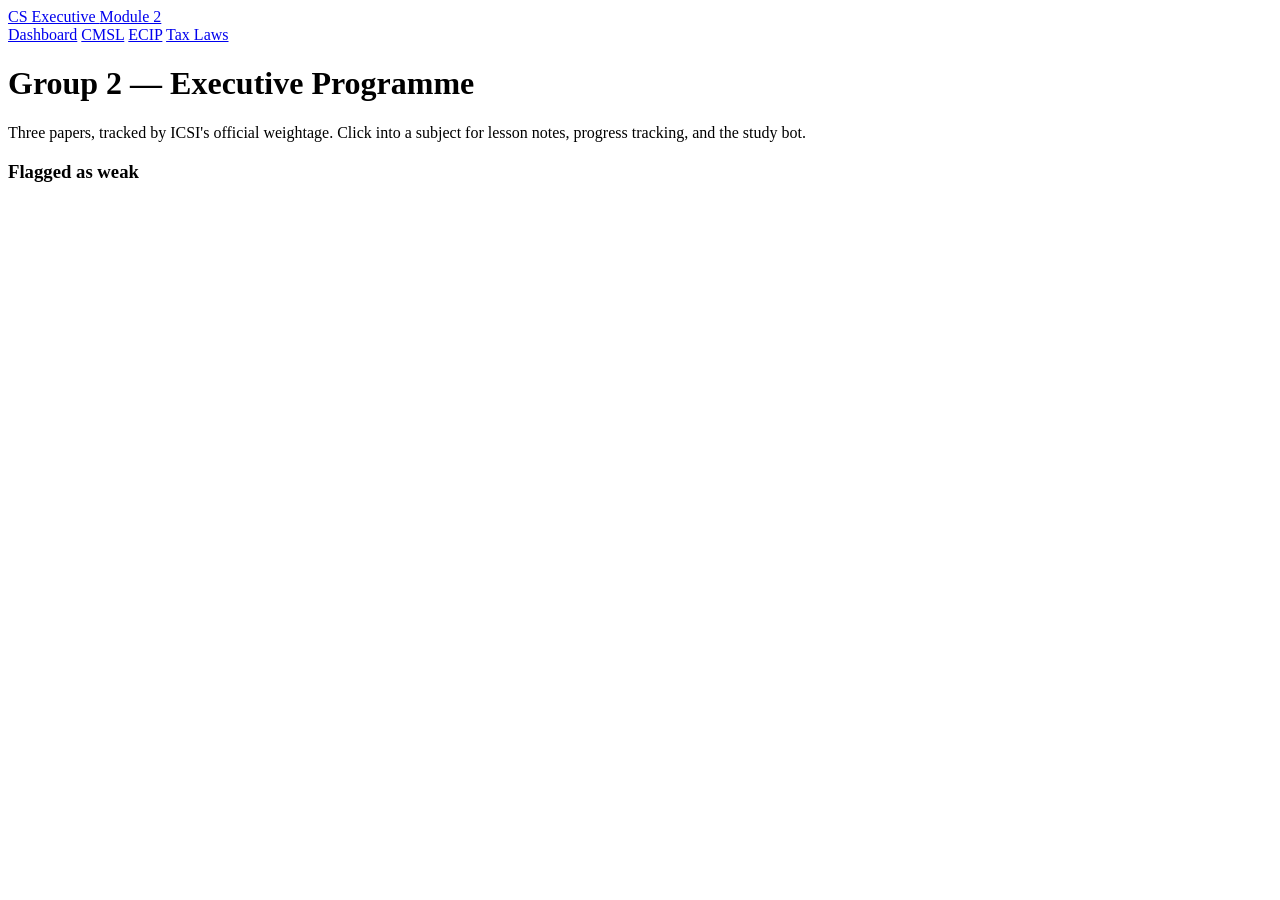
==== index.html @ 62477662 "Add files via upload" ====
<!DOCTYPE html>
<html lang="en">
<head>
<meta charset="UTF-8" />
<meta name="viewport" content="width=device-width, initial-scale=1" />
<title>CS Executive Module 2 — Study Guide</title>
<link rel="preconnect" href="https://fonts.googleapis.com">
<link href="https://fonts.googleapis.com/css2?family=Source+Serif+4:opsz,wght@8..60,400;8..60,600&family=IBM+Plex+Sans:wght@400;500;600&display=swap" rel="stylesheet">
<link rel="stylesheet" href="assets/style.css?v=4" />
</head>
<body>
  <div class="topbar">
    <a href="index.html" class="brand">CS Executive <span>Module 2</span></a>
    <nav>
      <a href="index.html" class="active">Dashboard</a>
      <a href="subject.html?paper=cmsl">CMSL</a>
      <a href="subject.html?paper=ecip">ECIP</a>
      <a href="subject.html?paper=tax">Tax Laws</a>
    </nav>
  </div>

  <div class="wrap">
    <div class="hero">
      <h1>Group 2 — Executive Programme</h1>
      <p>Three papers, tracked by ICSI's official weightage. Click into a subject for lesson notes, progress tracking, and the study bot.</p>
    </div>

    <div class="paper-grid" id="paper-grid"></div>

    <div class="weak-list">
      <h3>Flagged as weak</h3>
      <div id="weak-items"></div>
    </div>
  </div>

  <script src="assets/data.js?v=2"></script>
  <script src="assets/app.js?v=2"></script>
  <script src="assets/bot.js?v=7"></script>
  <script>renderDashboard();</script>
</body>
</html>
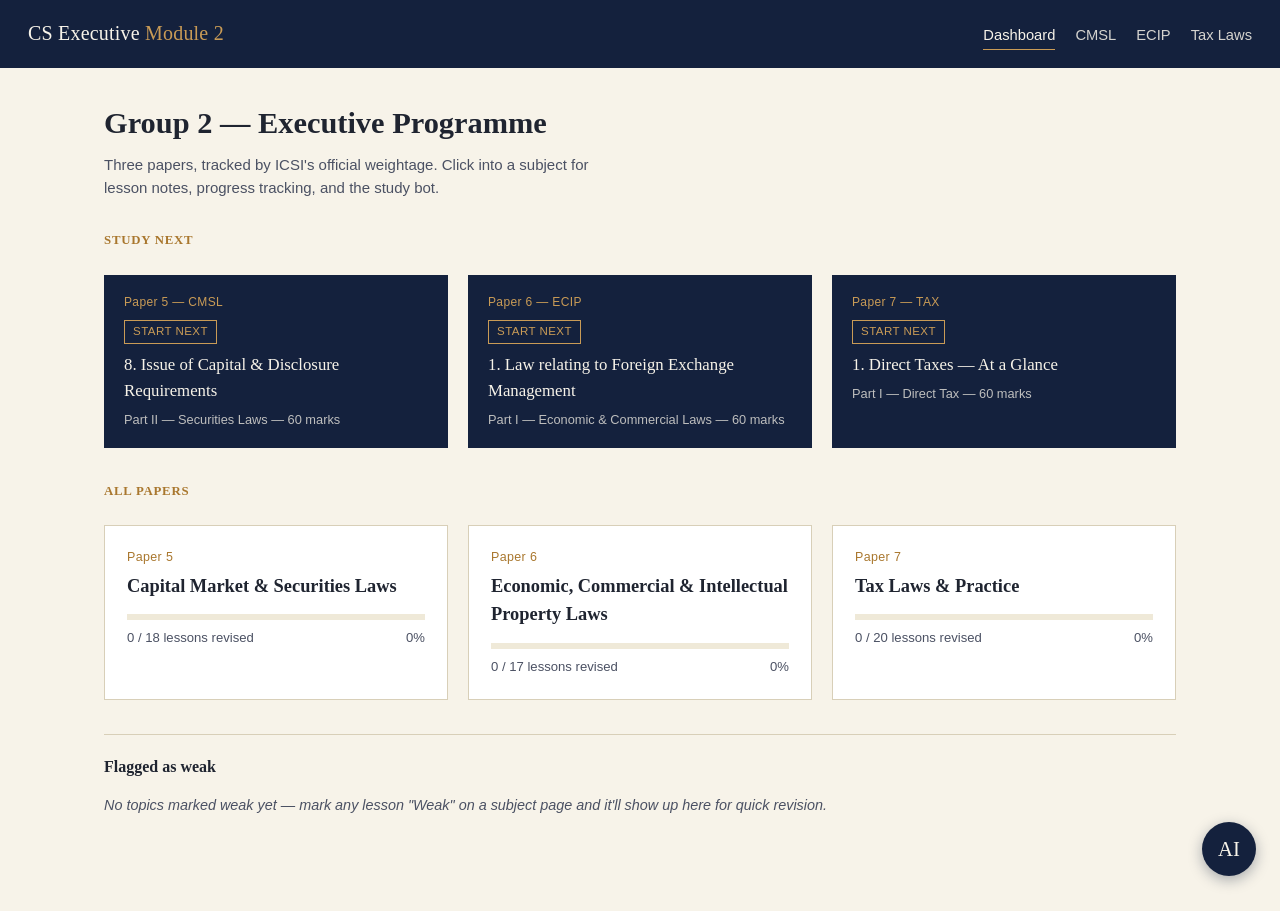
==== commit 346d6450: "Update index.html" ====
--- a/index.html
+++ b/index.html
@@ -6,7 +6,7 @@
 <title>CS Executive Module 2 — Study Guide</title>
 <link rel="preconnect" href="https://fonts.googleapis.com">
 <link href="https://fonts.googleapis.com/css2?family=Source+Serif+4:opsz,wght@8..60,400;8..60,600&family=IBM+Plex+Sans:wght@400;500;600&display=swap" rel="stylesheet">
-<link rel="stylesheet" href="assets/style.css?v=4" />
+<link rel="stylesheet" href="assets/style.css?v=5" />
 </head>
 <body>
   <div class="topbar">
@@ -25,6 +25,10 @@
       <p>Three papers, tracked by ICSI's official weightage. Click into a subject for lesson notes, progress tracking, and the study bot.</p>
     </div>
 
+    <h3 class="section-label">Study next</h3>
+    <div class="paper-grid" id="up-next"></div>
+
+    <h3 class="section-label" style="margin-top:34px;">All papers</h3>
     <div class="paper-grid" id="paper-grid"></div>
 
     <div class="weak-list">
@@ -34,7 +38,7 @@
   </div>
 
   <script src="assets/data.js?v=2"></script>
-  <script src="assets/app.js?v=2"></script>
+  <script src="assets/app.js?v=3"></script>
   <script src="assets/bot.js?v=7"></script>
   <script>renderDashboard();</script>
 </body>
--- a/assets/style.css
+++ b/assets/style.css
@@ -0,0 +1,212 @@
+:root {
+  --ink: #1f2430;
+  --ink-soft: #4b5163;
+  --parchment: #f7f3e9;
+  --parchment-deep: #efe9d8;
+  --rule: #d8cfb8;
+  --navy: #14213d;
+  --navy-soft: #26324f;
+  --brass: #a9772e;
+  --brass-soft: #c99b56;
+  --done: #3b6e52;
+  --weak: #a64b3f;
+  --studying: #b8894a;
+}
+
+* { box-sizing: border-box; }
+
+body {
+  margin: 0;
+  background: var(--parchment);
+  color: var(--ink);
+  font-family: "IBM Plex Sans", -apple-system, sans-serif;
+  font-size: 15px;
+  line-height: 1.55;
+}
+
+h1, h2, h3, .serif {
+  font-family: "Source Serif 4", Georgia, serif;
+}
+
+a { color: inherit; }
+
+/* ---- Top bar ---- */
+.topbar {
+  background: var(--navy);
+  color: var(--parchment);
+  padding: 18px 28px;
+  display: flex;
+  align-items: baseline;
+  justify-content: space-between;
+  flex-wrap: wrap;
+  gap: 8px;
+}
+.topbar a.brand {
+  font-family: "Source Serif 4", Georgia, serif;
+  font-size: 1.25rem;
+  text-decoration: none;
+  color: var(--parchment);
+  letter-spacing: 0.01em;
+}
+.topbar .brand span { color: var(--brass-soft); }
+.topbar nav { display: flex; gap: 20px; font-size: 0.92rem; }
+.topbar nav a { text-decoration: none; opacity: 0.85; border-bottom: 1px solid transparent; padding-bottom: 2px; }
+.topbar nav a:hover, .topbar nav a.active { opacity: 1; border-color: var(--brass-soft); }
+
+/* ---- Layout ---- */
+.wrap { max-width: 1120px; margin: 0 auto; padding: 32px 24px 80px; }
+
+/* ---- Dashboard ---- */
+.hero { margin-bottom: 32px; }
+.hero h1 { font-size: 1.9rem; margin: 0 0 6px; }
+.hero p { color: var(--ink-soft); margin: 0; max-width: 60ch; }
+
+.paper-grid { display: grid; grid-template-columns: repeat(auto-fit, minmax(280px, 1fr)); gap: 20px; margin-top: 24px; }
+.paper-card {
+  background: #fff;
+  border: 1px solid var(--rule);
+  padding: 22px;
+  text-decoration: none;
+  color: var(--ink);
+  display: block;
+}
+.paper-card .code { font-size: 0.78rem; color: var(--brass); letter-spacing: 0.03em; }
+.paper-card h2 { font-size: 1.15rem; margin: 4px 0 14px; }
+.progress-track { height: 6px; background: var(--parchment-deep); position: relative; margin-bottom: 8px; }
+.progress-fill { height: 100%; background: var(--brass); }
+.progress-label { font-size: 0.82rem; color: var(--ink-soft); display: flex; justify-content: space-between; }
+
+.weak-list { margin-top: 34px; border-top: 1px solid var(--rule); padding-top: 20px; }
+.section-label { font-size: 0.8rem; text-transform: uppercase; letter-spacing: 0.06em; color: var(--brass); margin: 0 0 10px; }
+.upnext-card { background: var(--navy); color: var(--parchment); padding: 18px 20px; text-decoration: none; display: block; }
+.upnext-card .code { font-size: 0.75rem; color: var(--brass-soft); letter-spacing: 0.03em; }
+.upnext-tag { display: inline-block; font-size: 0.72rem; text-transform: uppercase; letter-spacing: 0.04em; padding: 2px 8px; margin: 8px 0 8px; border: 1px solid var(--brass-soft); color: var(--brass-soft); }
+.upnext-tag.weak { border-color: var(--weak); color: #e08579; }
+.upnext-title { font-family: "Source Serif 4", Georgia, serif; font-size: 1.05rem; margin-bottom: 6px; }
+.upnext-part { font-size: 0.8rem; opacity: 0.75; }
+.upnext-card.done { color: var(--ink-soft); background: #fff; border: 1px solid var(--rule); }
+.upnext-card.done .upnext-title { color: var(--done); }
+.recommended-next { background: var(--parchment-deep); border-left: 3px solid var(--brass); padding: 10px 16px; margin-bottom: 24px; font-size: 0.9rem; }
+.rec-label { color: var(--ink-soft); font-size: 0.82rem; }
+.rec-link { color: var(--brass); font-weight: 600; text-decoration: none; }
+.rec-link:hover { text-decoration: underline; }
+.lesson.open { background: var(--parchment-deep); }
+.weak-list h3 { font-size: 1rem; margin: 0 0 10px; }
+.weak-list ul { margin: 0; padding: 0; list-style: none; }
+.weak-list li { padding: 6px 0; border-bottom: 1px dotted var(--rule); font-size: 0.92rem; display: flex; justify-content: space-between; }
+.weak-list .tag { color: var(--weak); font-size: 0.78rem; }
+.empty-note { color: var(--ink-soft); font-size: 0.9rem; font-style: italic; }
+
+/* ---- Subject page ---- */
+.subject-head { margin-bottom: 6px; }
+.subject-head .code { color: var(--brass); font-size: 0.82rem; letter-spacing: 0.03em; }
+.subject-head h1 { margin: 4px 0 4px; font-size: 1.75rem; }
+.part-summary { display: flex; gap: 24px; margin: 18px 0 28px; flex-wrap: wrap; }
+.part-summary div { font-size: 0.85rem; color: var(--ink-soft); }
+.part-summary strong { color: var(--ink); font-family: "Source Serif 4", Georgia, serif; font-size: 1.1rem; display: block; }
+
+.part-divider {
+  margin: 34px 0 6px;
+  padding-bottom: 6px;
+  border-bottom: 2px solid var(--navy);
+  display: flex;
+  justify-content: space-between;
+  align-items: baseline;
+}
+.part-divider h2 { font-size: 1.05rem; margin: 0; }
+.part-divider span { font-size: 0.82rem; color: var(--brass); }
+
+.lesson {
+  border-bottom: 1px solid var(--rule);
+  padding: 14px 0;
+}
+.lesson-row { display: flex; align-items: center; gap: 14px; cursor: pointer; }
+.lesson-num { font-family: "Source Serif 4", Georgia, serif; color: var(--brass); font-size: 0.95rem; width: 26px; flex-shrink: 0; }
+.lesson-title { flex: 1; font-size: 0.98rem; }
+.status-select {
+  font-size: 0.78rem;
+  border: 1px solid var(--rule);
+  background: #fff;
+  padding: 4px 8px;
+  color: var(--ink-soft);
+  cursor: pointer;
+}
+.status-select[data-status="done"] { color: var(--done); border-color: var(--done); }
+.status-select[data-status="studying"] { color: var(--studying); border-color: var(--studying); }
+.status-select[data-status="weak"] { color: var(--weak); border-color: var(--weak); }
+
+.lesson-notes { display: none; padding: 10px 0 4px 40px; color: var(--ink-soft); font-size: 0.92rem; max-width: 72ch; }
+.lesson.open .lesson-notes { display: block; }
+.lesson.open .lesson-row .caret { transform: rotate(90deg); }
+.caret { transition: transform 0.15s ease; color: var(--brass); flex-shrink: 0; }
+.ask-bot-link { display: inline-block; margin-top: 8px; font-size: 0.85rem; color: var(--brass); cursor: pointer; text-decoration: underline; }
+
+/* ---- Bot widget ---- */
+#bot-toggle {
+  position: fixed; bottom: 24px; right: 24px;
+  background: var(--navy); color: var(--parchment);
+  border: none; width: 54px; height: 54px; border-radius: 50%;
+  font-family: "Source Serif 4", Georgia, serif; font-size: 1.3rem;
+  cursor: pointer; box-shadow: 0 4px 14px rgba(20,33,61,0.35);
+  z-index: 40;
+}
+#bot-panel {
+  position: fixed; bottom: 90px; right: 24px; width: 360px; max-width: calc(100vw - 32px);
+  height: 480px; max-height: calc(100vh - 130px);
+  background: #fff; border: 1px solid var(--rule);
+  box-shadow: 0 10px 30px rgba(20,33,61,0.25);
+  display: none; flex-direction: column; z-index: 40;
+}
+#bot-panel.open { display: flex; }
+#bot-panel { overflow: hidden; transition: width 0.15s ease, height 0.15s ease; }
+#bot-panel.maximized {
+  width: min(760px, calc(100vw - 32px));
+  height: calc(100vh - 120px);
+  max-height: calc(100vh - 120px);
+  bottom: 20px;
+  right: 20px;
+}
+.bot-head-actions { display: flex; gap: 10px; align-items: center; }
+#bot-body { display: flex; flex-direction: column; flex: 1; min-height: 0; }
+.bot-head { background: var(--navy); color: var(--parchment); padding: 12px 16px; font-size: 0.9rem; display: flex; justify-content: space-between; align-items: center; flex-shrink: 0; }
+.bot-head button { background: none; border: none; color: var(--parchment); cursor: pointer; font-size: 1rem; }
+.bot-messages { flex: 1; min-height: 0; overflow-y: auto; padding: 14px 16px; font-size: 0.88rem; }
+.bot-msg { margin-bottom: 12px; }
+.bot-msg.user { text-align: right; }
+.bot-msg .bubble { display: inline-block; padding: 8px 12px; max-width: 85%; text-align: left; overflow-wrap: break-word; word-break: break-word; }
+.bot-msg.assistant .bubble { max-width: 96%; }
+.bot-msg .bubble p { margin: 0 0 8px; }
+.bot-msg .bubble p:last-child { margin-bottom: 0; }
+.bot-msg .bubble h3, .bot-msg .bubble h4 { font-size: 0.95rem; margin: 10px 0 4px; }
+.bot-msg .bubble h3:first-child, .bot-msg .bubble h4:first-child { margin-top: 0; }
+.bot-msg .bubble ul { margin: 4px 0 8px; padding-left: 18px; }
+.bot-msg .bubble hr { border: none; border-top: 1px solid var(--rule); margin: 8px 0; }
+.bot-msg .bubble code { background: rgba(0,0,0,0.06); padding: 1px 4px; font-size: 0.85em; }
+.bot-msg .bubble table { border-collapse: collapse; width: max-content; min-width: 100%; margin: 6px 0 10px; font-size: 0.85em; }
+.bot-msg .bubble .table-scroll { overflow-x: auto; margin: 6px 0 10px; }
+.bot-msg .bubble .table-scroll table { margin: 0; }
+.bot-msg .bubble th, .bot-msg .bubble td { border: 1px solid var(--rule); padding: 4px 6px; text-align: left; vertical-align: top; min-width: 88px; word-break: normal; overflow-wrap: break-word; }
+.bot-msg .bubble th { background: var(--parchment-deep); }
+.bot-msg .bubble blockquote { margin: 6px 0; padding: 6px 10px; border-left: 3px solid var(--brass); background: var(--parchment-deep); font-style: italic; }
+.bot-msg.user .bubble { background: var(--navy); color: var(--parchment); }
+.bot-msg.assistant .bubble { background: var(--parchment-deep); }
+.bot-msg.system .bubble { background: none; color: var(--ink-soft); font-style: italic; font-size: 0.82rem; padding: 0; }
+.bot-select-row { flex-shrink: 0; }
+.bot-input-row { display: flex; border-top: 1px solid var(--rule); flex-shrink: 0; }
+.bot-input-row input { flex: 1; border: none; padding: 10px 12px; font-size: 0.88rem; font-family: inherit; }
+.bot-input-row input:focus { outline: none; }
+.bot-input-row button { border: none; background: var(--brass); color: #fff; padding: 0 16px; cursor: pointer; }
+.bot-select-row { padding: 8px 12px; border-top: 1px solid var(--rule); font-size: 0.78rem; color: var(--ink-soft); display: flex; align-items: center; gap: 6px; }
+.bot-select-row select { font-size: 0.78rem; padding: 2px 4px; }
+.bot-settings { padding: 14px 16px; font-size: 0.85rem; }
+.bot-settings input { width: 100%; padding: 8px; border: 1px solid var(--rule); margin: 8px 0; font-family: inherit; }
+.bot-settings button { background: var(--brass); color: #fff; border: none; padding: 8px 14px; cursor: pointer; }
+.bot-settings p { color: var(--ink-soft); font-size: 0.8rem; }
+.bot-settings a { color: var(--brass); }
+
+@media (max-width: 640px) {
+  .topbar { padding: 14px 16px; }
+  .wrap { padding: 22px 14px 70px; }
+  #bot-panel { right: 12px; width: calc(100vw - 24px); }
+  #bot-toggle { right: 16px; }
+}
